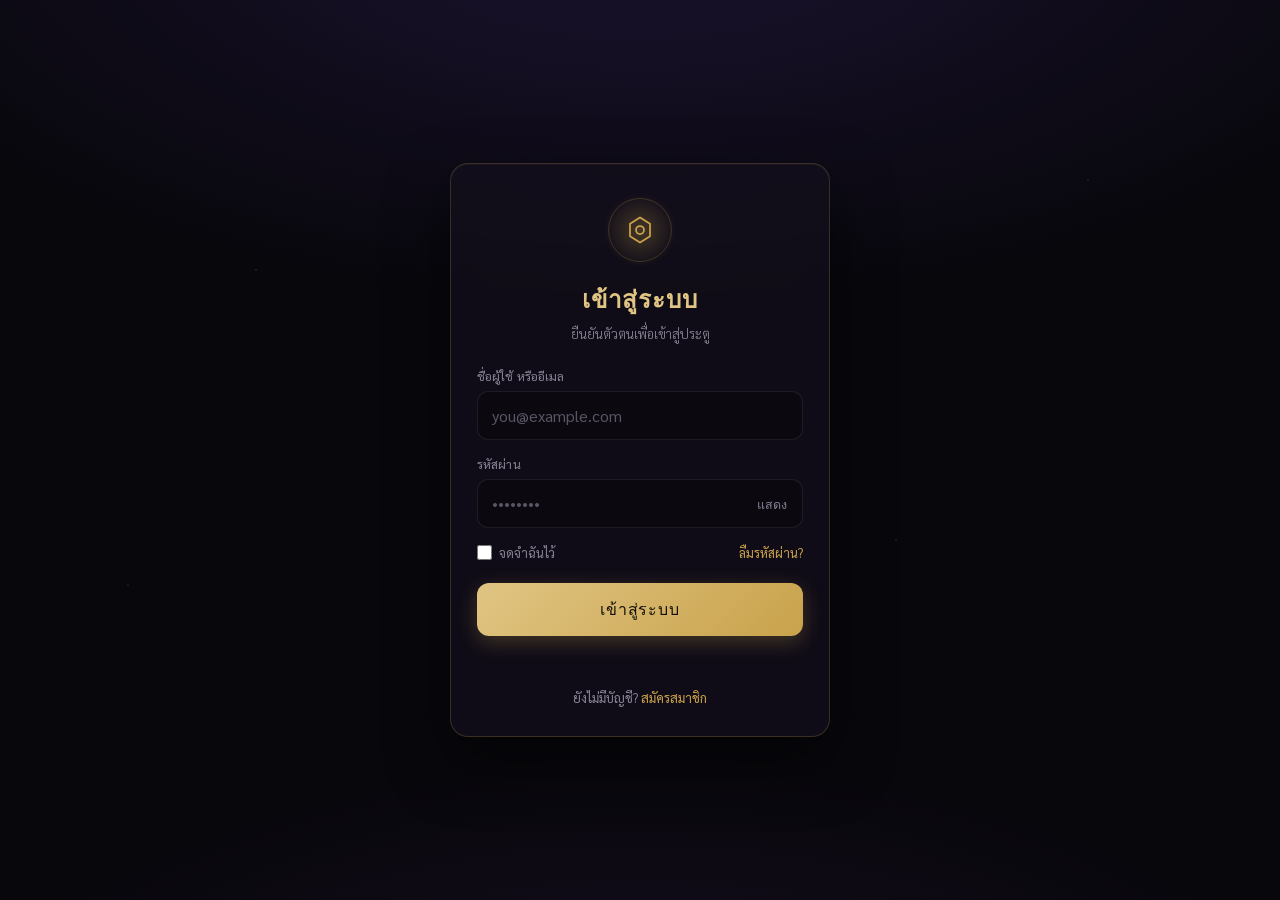
==== index.html @ b29f4abd "Add files via upload" ====
<!DOCTYPE html>
<html lang="th">
<head>
<meta charset="UTF-8" />
<meta name="viewport" content="width=device-width, initial-scale=1.0, maximum-scale=1.0, user-scalable=no" />
<meta name="theme-color" content="#0a0a0f" />
<title>เข้าสู่ระบบ</title>
<link rel="preconnect" href="https://fonts.googleapis.com" />
<link rel="preconnect" href="https://fonts.gstatic.com" crossorigin />
<link href="https://fonts.googleapis.com/css2?family=Cinzel:wght@500;600&family=Sarabun:wght@300;400;500&display=swap" rel="stylesheet" />
<style>
  :root {
    --bg: #08070c;
    --bg-2: #100c18;
    --card: rgba(20, 16, 28, 0.72);
    --line: rgba(201, 162, 75, 0.22);
    --ember: #c9a24b;
    --ember-soft: #e0c583;
    --text: #e9e4da;
    --muted: #8a8296;
    --danger: #d0736a;
    --radius: 18px;
  }

  * { box-sizing: border-box; margin: 0; padding: 0; -webkit-tap-highlight-color: transparent; }

  html, body { height: 100%; }

  body {
    font-family: 'Sarabun', system-ui, sans-serif;
    color: var(--text);
    background: var(--bg);
    min-height: 100dvh;
    display: grid;
    place-items: center;
    padding: 24px;
    overflow: hidden;
    position: relative;
  }

  /* Atmosphere: deep gradient + drifting embers */
  .backdrop {
    position: fixed; inset: 0; z-index: 0;
    background:
      radial-gradient(120% 80% at 50% -10%, #1b1330 0%, transparent 55%),
      radial-gradient(90% 60% at 50% 120%, #180f22 0%, transparent 60%),
      var(--bg);
  }
  .backdrop::after {
    content: ""; position: absolute; inset: 0;
    background: radial-gradient(1px 1px at 20% 30%, rgba(255,255,255,.5), transparent),
                radial-gradient(1px 1px at 70% 60%, rgba(255,255,255,.35), transparent),
                radial-gradient(1px 1px at 40% 80%, rgba(255,255,255,.3), transparent),
                radial-gradient(1px 1px at 85% 20%, rgba(255,255,255,.4), transparent),
                radial-gradient(1px 1px at 10% 65%, rgba(255,255,255,.3), transparent);
    opacity: .6;
  }

  .ember {
    position: fixed; bottom: -10px; z-index: 0;
    width: 3px; height: 3px; border-radius: 50%;
    background: var(--ember-soft);
    box-shadow: 0 0 8px 2px rgba(224, 197, 131, .6);
    animation: rise linear infinite;
    opacity: 0;
  }
  @keyframes rise {
    0%   { transform: translateY(0) scale(1); opacity: 0; }
    12%  { opacity: .9; }
    88%  { opacity: .5; }
    100% { transform: translateY(-105dvh) scale(.4); opacity: 0; }
  }

  /* Card */
  .card {
    position: relative; z-index: 1;
    width: 100%; max-width: 380px;
    background: var(--card);
    border: 1px solid var(--line);
    border-radius: var(--radius);
    padding: 34px 26px 30px;
    backdrop-filter: blur(14px);
    -webkit-backdrop-filter: blur(14px);
    box-shadow: 0 24px 60px rgba(0,0,0,.55), inset 0 1px 0 rgba(255,255,255,.04);
  }

  /* Sigil */
  .sigil {
    width: 64px; height: 64px; margin: 0 auto 18px;
    display: grid; place-items: center;
    border-radius: 50%;
    border: 1px solid var(--line);
    position: relative;
  }
  .sigil::before {
    content: ""; position: absolute; inset: -6px;
    border-radius: 50%;
    background: radial-gradient(circle, rgba(201,162,75,.28), transparent 70%);
    animation: breathe 4s ease-in-out infinite;
  }
  .sigil svg { width: 30px; height: 30px; stroke: var(--ember); fill: none; }
  @keyframes breathe {
    0%,100% { opacity: .4; transform: scale(.95); }
    50%     { opacity: 1;  transform: scale(1.08); }
  }

  h1 {
    font-family: 'Cinzel', serif;
    text-align: center;
    font-weight: 600;
    font-size: 1.5rem;
    letter-spacing: .04em;
    color: var(--ember-soft);
  }
  .subtitle {
    text-align: center;
    color: var(--muted);
    font-size: .84rem;
    font-weight: 300;
    margin: 6px 0 26px;
  }

  .field { margin-bottom: 16px; }
  .field label {
    display: block;
    font-size: .78rem;
    color: var(--muted);
    margin-bottom: 7px;
    letter-spacing: .01em;
  }
  .field input {
    width: 100%;
    font-family: inherit;
    font-size: 1rem;
    color: var(--text);
    background: rgba(0,0,0,.28);
    border: 1px solid rgba(255,255,255,.08);
    border-radius: 11px;
    padding: 13px 14px;
    transition: border-color .18s, box-shadow .18s;
  }
  .field input::placeholder { color: #5a5464; }
  .field input:focus {
    outline: none;
    border-color: var(--ember);
    box-shadow: 0 0 0 3px rgba(201,162,75,.16);
  }

  .pw-wrap { position: relative; }
  .pw-toggle {
    position: absolute; right: 8px; top: 50%; transform: translateY(-50%);
    background: none; border: none; color: var(--muted);
    font-size: .78rem; padding: 8px; cursor: pointer;
  }
  .pw-toggle:active { color: var(--ember-soft); }

  .row {
    display: flex; align-items: center; justify-content: space-between;
    margin: 4px 0 22px; font-size: .8rem;
  }
  .remember { display: flex; align-items: center; gap: 7px; color: var(--muted); cursor: pointer; }
  .remember input { accent-color: var(--ember); width: 15px; height: 15px; }
  .link { color: var(--ember); text-decoration: none; }
  .link:active { color: var(--ember-soft); }

  .btn {
    width: 100%;
    font-family: 'Cinzel', serif;
    font-weight: 500;
    font-size: 1rem;
    letter-spacing: .05em;
    color: #14100a;
    background: linear-gradient(135deg, var(--ember-soft), var(--ember));
    border: none;
    border-radius: 12px;
    padding: 14px;
    cursor: pointer;
    transition: transform .12s, box-shadow .2s;
    box-shadow: 0 6px 20px rgba(201,162,75,.28);
  }
  .btn:active { transform: translateY(1px) scale(.995); }
  .btn:disabled { opacity: .55; cursor: default; }

  .msg {
    text-align: center; font-size: .82rem; margin-top: 16px;
    min-height: 1.1em; color: var(--danger);
  }
  .msg.ok { color: var(--ember-soft); }

  .foot {
    text-align: center; margin-top: 22px;
    font-size: .82rem; color: var(--muted);
  }

  @media (prefers-reduced-motion: reduce) {
    .ember, .sigil::before { animation: none; }
    .ember { display: none; }
  }
</style>
</head>
<body>
  <div class="backdrop"></div>

  <main class="card">
    <div class="sigil">
      <svg viewBox="0 0 24 24" stroke-width="1.4" stroke-linecap="round" stroke-linejoin="round">
        <path d="M12 2 L20 7 V17 L12 22 L4 17 V7 Z" />
        <circle cx="12" cy="12" r="3.2" />
      </svg>
    </div>

    <h1>เข้าสู่ระบบ</h1>
    <p class="subtitle">ยืนยันตัวตนเพื่อเข้าสู่ประตู</p>

    <div class="field">
      <label for="user">ชื่อผู้ใช้ หรืออีเมล</label>
      <input id="user" type="text" autocomplete="username" placeholder="you@example.com" />
    </div>

    <div class="field">
      <label for="pass">รหัสผ่าน</label>
      <div class="pw-wrap">
        <input id="pass" type="password" autocomplete="current-password" placeholder="••••••••" />
        <button class="pw-toggle" type="button" id="toggle">แสดง</button>
      </div>
    </div>

    <div class="row">
      <label class="remember">
        <input type="checkbox" id="remember" />
        จดจำฉันไว้
      </label>
      <a class="link" href="#" id="forgot">ลืมรหัสผ่าน?</a>
    </div>

    <button class="btn" id="submit">เข้าสู่ระบบ</button>

    <p class="msg" id="msg"></p>

    <p class="foot">ยังไม่มีบัญชี? <a class="link" href="#" id="signup">สมัครสมาชิก</a></p>
  </main>

  <script>
    // Drifting embers
    (function () {
      if (window.matchMedia('(prefers-reduced-motion: reduce)').matches) return;
      const N = 14;
      for (let i = 0; i < N; i++) {
        const e = document.createElement('div');
        e.className = 'ember';
        e.style.left = Math.random() * 100 + 'vw';
        e.style.animationDuration = (8 + Math.random() * 8) + 's';
        e.style.animationDelay = (Math.random() * 10) + 's';
        const s = 2 + Math.random() * 2;
        e.style.width = s + 'px';
        e.style.height = s + 'px';
        document.body.appendChild(e);
      }
    })();

    // Show / hide password
    const pass = document.getElementById('pass');
    const toggle = document.getElementById('toggle');
    toggle.addEventListener('click', () => {
      const show = pass.type === 'password';
      pass.type = show ? 'text' : 'password';
      toggle.textContent = show ? 'ซ่อน' : 'แสดง';
    });

    // Submit (front-end only — wire up to your backend later)
    const msg = document.getElementById('msg');
    const btn = document.getElementById('submit');

    function setMsg(text, ok) {
      msg.textContent = text;
      msg.classList.toggle('ok', !!ok);
    }

    function handleLogin() {
      const user = document.getElementById('user').value.trim();
      const pw = pass.value;

      if (!user) { setMsg('กรุณากรอกชื่อผู้ใช้หรืออีเมล'); return; }
      if (!pw)   { setMsg('กรุณากรอกรหัสผ่าน'); return; }

      btn.disabled = true;
      setMsg('กำลังยืนยันตัวตน…', true);

      // TODO: แทนที่ส่วนนี้ด้วยการเรียก API จริงของคุณ
      // fetch('/api/login', { method:'POST', body: JSON.stringify({ user, pw }) })
      setTimeout(() => {
        btn.disabled = false;
        setMsg('ยังไม่ได้เชื่อมระบบหลังบ้าน — ต่อ API ตรงนี้ได้เลย', true);
      }, 900);
    }

    btn.addEventListener('click', handleLogin);
    pass.addEventListener('keydown', (e) => { if (e.key === 'Enter') handleLogin(); });
    document.getElementById('user').addEventListener('keydown', (e) => { if (e.key === 'Enter') pass.focus(); });

    ['forgot', 'signup'].forEach(id => {
      document.getElementById(id).addEventListener('click', (e) => {
        e.preventDefault();
        setMsg('หน้านี้ยังไม่ได้ทำ — เพิ่มลิงก์ปลายทางได้ภายหลัง');
      });
    });
  </script>
</body>
</html>
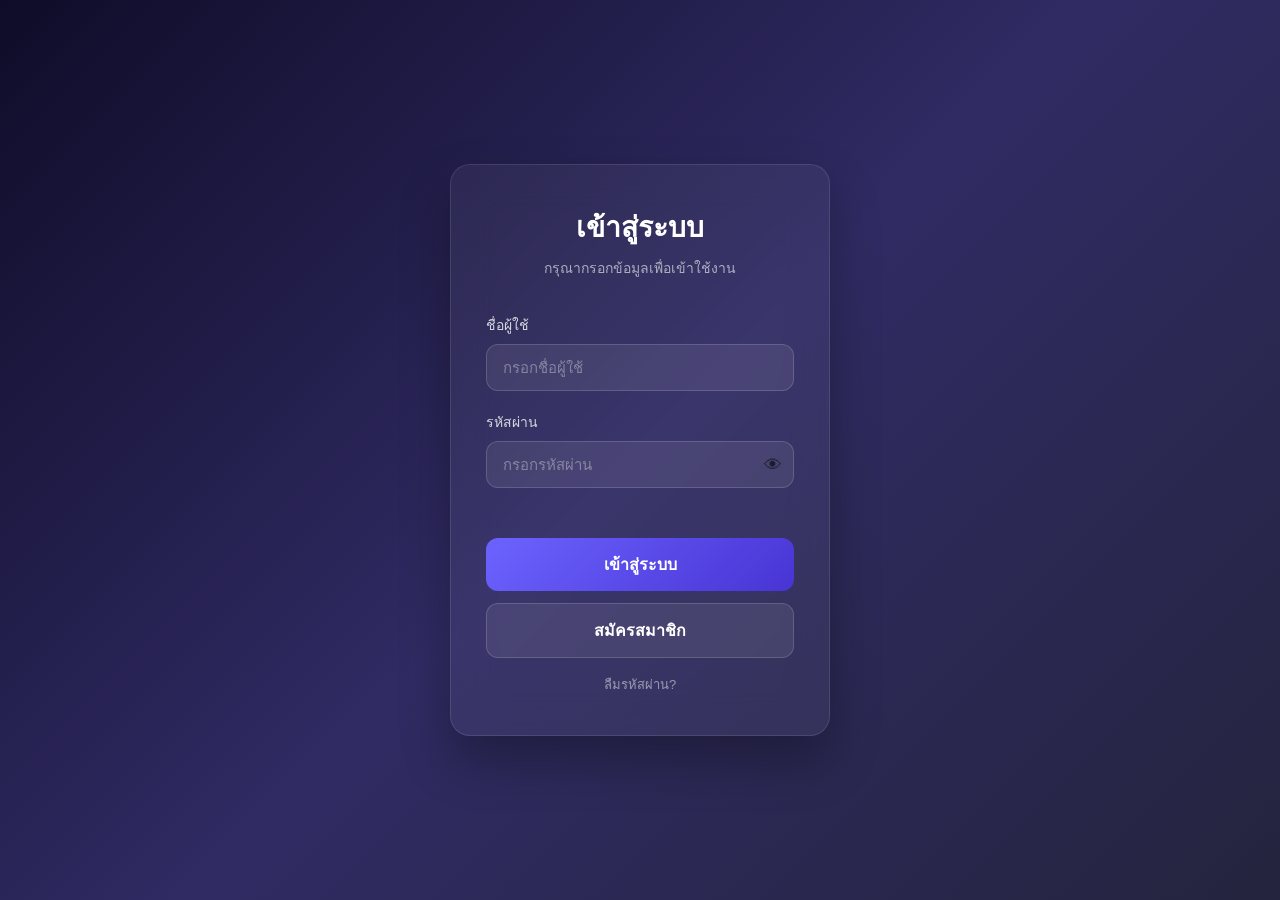
==== commit 594d6f3b: "Initial commit: login system with dashboard - Login page with username/password authentication - Das" ====
--- a/index.html
+++ b/index.html
@@ -1,309 +1,45 @@
 <!DOCTYPE html>
 <html lang="th">
 <head>
-<meta charset="UTF-8" />
-<meta name="viewport" content="width=device-width, initial-scale=1.0, maximum-scale=1.0, user-scalable=no" />
-<meta name="theme-color" content="#0a0a0f" />
-<title>เข้าสู่ระบบ</title>
-<link rel="preconnect" href="https://fonts.googleapis.com" />
-<link rel="preconnect" href="https://fonts.gstatic.com" crossorigin />
-<link href="https://fonts.googleapis.com/css2?family=Cinzel:wght@500;600&family=Sarabun:wght@300;400;500&display=swap" rel="stylesheet" />
-<style>
-  :root {
-    --bg: #08070c;
-    --bg-2: #100c18;
-    --card: rgba(20, 16, 28, 0.72);
-    --line: rgba(201, 162, 75, 0.22);
-    --ember: #c9a24b;
-    --ember-soft: #e0c583;
-    --text: #e9e4da;
-    --muted: #8a8296;
-    --danger: #d0736a;
-    --radius: 18px;
-  }
-
-  * { box-sizing: border-box; margin: 0; padding: 0; -webkit-tap-highlight-color: transparent; }
-
-  html, body { height: 100%; }
-
-  body {
-    font-family: 'Sarabun', system-ui, sans-serif;
-    color: var(--text);
-    background: var(--bg);
-    min-height: 100dvh;
-    display: grid;
-    place-items: center;
-    padding: 24px;
-    overflow: hidden;
-    position: relative;
-  }
-
-  /* Atmosphere: deep gradient + drifting embers */
-  .backdrop {
-    position: fixed; inset: 0; z-index: 0;
-    background:
-      radial-gradient(120% 80% at 50% -10%, #1b1330 0%, transparent 55%),
-      radial-gradient(90% 60% at 50% 120%, #180f22 0%, transparent 60%),
-      var(--bg);
-  }
-  .backdrop::after {
-    content: ""; position: absolute; inset: 0;
-    background: radial-gradient(1px 1px at 20% 30%, rgba(255,255,255,.5), transparent),
-                radial-gradient(1px 1px at 70% 60%, rgba(255,255,255,.35), transparent),
-                radial-gradient(1px 1px at 40% 80%, rgba(255,255,255,.3), transparent),
-                radial-gradient(1px 1px at 85% 20%, rgba(255,255,255,.4), transparent),
-                radial-gradient(1px 1px at 10% 65%, rgba(255,255,255,.3), transparent);
-    opacity: .6;
-  }
-
-  .ember {
-    position: fixed; bottom: -10px; z-index: 0;
-    width: 3px; height: 3px; border-radius: 50%;
-    background: var(--ember-soft);
-    box-shadow: 0 0 8px 2px rgba(224, 197, 131, .6);
-    animation: rise linear infinite;
-    opacity: 0;
-  }
-  @keyframes rise {
-    0%   { transform: translateY(0) scale(1); opacity: 0; }
-    12%  { opacity: .9; }
-    88%  { opacity: .5; }
-    100% { transform: translateY(-105dvh) scale(.4); opacity: 0; }
-  }
-
-  /* Card */
-  .card {
-    position: relative; z-index: 1;
-    width: 100%; max-width: 380px;
-    background: var(--card);
-    border: 1px solid var(--line);
-    border-radius: var(--radius);
-    padding: 34px 26px 30px;
-    backdrop-filter: blur(14px);
-    -webkit-backdrop-filter: blur(14px);
-    box-shadow: 0 24px 60px rgba(0,0,0,.55), inset 0 1px 0 rgba(255,255,255,.04);
-  }
-
-  /* Sigil */
-  .sigil {
-    width: 64px; height: 64px; margin: 0 auto 18px;
-    display: grid; place-items: center;
-    border-radius: 50%;
-    border: 1px solid var(--line);
-    position: relative;
-  }
-  .sigil::before {
-    content: ""; position: absolute; inset: -6px;
-    border-radius: 50%;
-    background: radial-gradient(circle, rgba(201,162,75,.28), transparent 70%);
-    animation: breathe 4s ease-in-out infinite;
-  }
-  .sigil svg { width: 30px; height: 30px; stroke: var(--ember); fill: none; }
-  @keyframes breathe {
-    0%,100% { opacity: .4; transform: scale(.95); }
-    50%     { opacity: 1;  transform: scale(1.08); }
-  }
-
-  h1 {
-    font-family: 'Cinzel', serif;
-    text-align: center;
-    font-weight: 600;
-    font-size: 1.5rem;
-    letter-spacing: .04em;
-    color: var(--ember-soft);
-  }
-  .subtitle {
-    text-align: center;
-    color: var(--muted);
-    font-size: .84rem;
-    font-weight: 300;
-    margin: 6px 0 26px;
-  }
-
-  .field { margin-bottom: 16px; }
-  .field label {
-    display: block;
-    font-size: .78rem;
-    color: var(--muted);
-    margin-bottom: 7px;
-    letter-spacing: .01em;
-  }
-  .field input {
-    width: 100%;
-    font-family: inherit;
-    font-size: 1rem;
-    color: var(--text);
-    background: rgba(0,0,0,.28);
-    border: 1px solid rgba(255,255,255,.08);
-    border-radius: 11px;
-    padding: 13px 14px;
-    transition: border-color .18s, box-shadow .18s;
-  }
-  .field input::placeholder { color: #5a5464; }
-  .field input:focus {
-    outline: none;
-    border-color: var(--ember);
-    box-shadow: 0 0 0 3px rgba(201,162,75,.16);
-  }
-
-  .pw-wrap { position: relative; }
-  .pw-toggle {
-    position: absolute; right: 8px; top: 50%; transform: translateY(-50%);
-    background: none; border: none; color: var(--muted);
-    font-size: .78rem; padding: 8px; cursor: pointer;
-  }
-  .pw-toggle:active { color: var(--ember-soft); }
-
-  .row {
-    display: flex; align-items: center; justify-content: space-between;
-    margin: 4px 0 22px; font-size: .8rem;
-  }
-  .remember { display: flex; align-items: center; gap: 7px; color: var(--muted); cursor: pointer; }
-  .remember input { accent-color: var(--ember); width: 15px; height: 15px; }
-  .link { color: var(--ember); text-decoration: none; }
-  .link:active { color: var(--ember-soft); }
-
-  .btn {
-    width: 100%;
-    font-family: 'Cinzel', serif;
-    font-weight: 500;
-    font-size: 1rem;
-    letter-spacing: .05em;
-    color: #14100a;
-    background: linear-gradient(135deg, var(--ember-soft), var(--ember));
-    border: none;
-    border-radius: 12px;
-    padding: 14px;
-    cursor: pointer;
-    transition: transform .12s, box-shadow .2s;
-    box-shadow: 0 6px 20px rgba(201,162,75,.28);
-  }
-  .btn:active { transform: translateY(1px) scale(.995); }
-  .btn:disabled { opacity: .55; cursor: default; }
-
-  .msg {
-    text-align: center; font-size: .82rem; margin-top: 16px;
-    min-height: 1.1em; color: var(--danger);
-  }
-  .msg.ok { color: var(--ember-soft); }
-
-  .foot {
-    text-align: center; margin-top: 22px;
-    font-size: .82rem; color: var(--muted);
-  }
-
-  @media (prefers-reduced-motion: reduce) {
-    .ember, .sigil::before { animation: none; }
-    .ember { display: none; }
-  }
-</style>
+    <meta charset="UTF-8">
+    <meta name="viewport" content="width=device-width, initial-scale=1.0">
+    <title>เข้าสู่ระบบ</title>
+    <link rel="stylesheet" href="style.css">
 </head>
 <body>
-  <div class="backdrop"></div>
+    <div class="login-container">
+        <div class="login-box">
+            <div class="login-header">
+                <h1>เข้าสู่ระบบ</h1>
+                <p>กรุณากรอกข้อมูลเพื่อเข้าใช้งาน</p>
+            </div>
 
-  <main class="card">
-    <div class="sigil">
-      <svg viewBox="0 0 24 24" stroke-width="1.4" stroke-linecap="round" stroke-linejoin="round">
-        <path d="M12 2 L20 7 V17 L12 22 L4 17 V7 Z" />
-        <circle cx="12" cy="12" r="3.2" />
-      </svg>
+            <form id="loginForm">
+                <div class="input-group">
+                    <label for="username">ชื่อผู้ใช้</label>
+                    <input type="text" id="username" placeholder="กรอกชื่อผู้ใช้" required>
+                </div>
+
+                <div class="input-group">
+                    <label for="password">รหัสผ่าน</label>
+                    <div class="password-wrapper">
+                        <input type="password" id="password" placeholder="กรอกรหัสผ่าน" required>
+                        <button type="button" class="toggle-password" id="togglePassword">👁</button>
+                    </div>
+                </div>
+
+                <div id="errorMessage" class="error-message"></div>
+
+                <button type="submit" class="btn btn-login">เข้าสู่ระบบ</button>
+            </form>
+
+            <div class="login-footer">
+                <a href="#" class="btn btn-register">สมัครสมาชิก</a>
+                <a href="#" class="forgot-password">ลืมรหัสผ่าน?</a>
+            </div>
+        </div>
     </div>
 
-    <h1>เข้าสู่ระบบ</h1>
-    <p class="subtitle">ยืนยันตัวตนเพื่อเข้าสู่ประตู</p>
-
-    <div class="field">
-      <label for="user">ชื่อผู้ใช้ หรืออีเมล</label>
-      <input id="user" type="text" autocomplete="username" placeholder="you@example.com" />
-    </div>
-
-    <div class="field">
-      <label for="pass">รหัสผ่าน</label>
-      <div class="pw-wrap">
-        <input id="pass" type="password" autocomplete="current-password" placeholder="••••••••" />
-        <button class="pw-toggle" type="button" id="toggle">แสดง</button>
-      </div>
-    </div>
-
-    <div class="row">
-      <label class="remember">
-        <input type="checkbox" id="remember" />
-        จดจำฉันไว้
-      </label>
-      <a class="link" href="#" id="forgot">ลืมรหัสผ่าน?</a>
-    </div>
-
-    <button class="btn" id="submit">เข้าสู่ระบบ</button>
-
-    <p class="msg" id="msg"></p>
-
-    <p class="foot">ยังไม่มีบัญชี? <a class="link" href="#" id="signup">สมัครสมาชิก</a></p>
-  </main>
-
-  <script>
-    // Drifting embers
-    (function () {
-      if (window.matchMedia('(prefers-reduced-motion: reduce)').matches) return;
-      const N = 14;
-      for (let i = 0; i < N; i++) {
-        const e = document.createElement('div');
-        e.className = 'ember';
-        e.style.left = Math.random() * 100 + 'vw';
-        e.style.animationDuration = (8 + Math.random() * 8) + 's';
-        e.style.animationDelay = (Math.random() * 10) + 's';
-        const s = 2 + Math.random() * 2;
-        e.style.width = s + 'px';
-        e.style.height = s + 'px';
-        document.body.appendChild(e);
-      }
-    })();
-
-    // Show / hide password
-    const pass = document.getElementById('pass');
-    const toggle = document.getElementById('toggle');
-    toggle.addEventListener('click', () => {
-      const show = pass.type === 'password';
-      pass.type = show ? 'text' : 'password';
-      toggle.textContent = show ? 'ซ่อน' : 'แสดง';
-    });
-
-    // Submit (front-end only — wire up to your backend later)
-    const msg = document.getElementById('msg');
-    const btn = document.getElementById('submit');
-
-    function setMsg(text, ok) {
-      msg.textContent = text;
-      msg.classList.toggle('ok', !!ok);
-    }
-
-    function handleLogin() {
-      const user = document.getElementById('user').value.trim();
-      const pw = pass.value;
-
-      if (!user) { setMsg('กรุณากรอกชื่อผู้ใช้หรืออีเมล'); return; }
-      if (!pw)   { setMsg('กรุณากรอกรหัสผ่าน'); return; }
-
-      btn.disabled = true;
-      setMsg('กำลังยืนยันตัวตน…', true);
-
-      // TODO: แทนที่ส่วนนี้ด้วยการเรียก API จริงของคุณ
-      // fetch('/api/login', { method:'POST', body: JSON.stringify({ user, pw }) })
-      setTimeout(() => {
-        btn.disabled = false;
-        setMsg('ยังไม่ได้เชื่อมระบบหลังบ้าน — ต่อ API ตรงนี้ได้เลย', true);
-      }, 900);
-    }
-
-    btn.addEventListener('click', handleLogin);
-    pass.addEventListener('keydown', (e) => { if (e.key === 'Enter') handleLogin(); });
-    document.getElementById('user').addEventListener('keydown', (e) => { if (e.key === 'Enter') pass.focus(); });
-
-    ['forgot', 'signup'].forEach(id => {
-      document.getElementById(id).addEventListener('click', (e) => {
-        e.preventDefault();
-        setMsg('หน้านี้ยังไม่ได้ทำ — เพิ่มลิงก์ปลายทางได้ภายหลัง');
-      });
-    });
-  </script>
+    <script src="script.js"></script>
 </body>
 </html>
--- a/style.css
+++ b/style.css
@@ -0,0 +1,241 @@
+* {
+    margin: 0;
+    padding: 0;
+    box-sizing: border-box;
+}
+
+body {
+    font-family: 'Segoe UI', Tahoma, Geneva, Verdana, sans-serif;
+    background: linear-gradient(135deg, #0f0c29, #302b63, #24243e);
+    min-height: 100vh;
+    display: flex;
+    align-items: center;
+    justify-content: center;
+}
+
+.login-container {
+    width: 100%;
+    max-width: 420px;
+    padding: 20px;
+}
+
+.login-box {
+    background: rgba(255, 255, 255, 0.05);
+    backdrop-filter: blur(20px);
+    border: 1px solid rgba(255, 255, 255, 0.1);
+    border-radius: 20px;
+    padding: 40px 35px;
+    box-shadow: 0 25px 50px rgba(0, 0, 0, 0.3);
+}
+
+.login-header {
+    text-align: center;
+    margin-bottom: 35px;
+}
+
+.login-header h1 {
+    color: #fff;
+    font-size: 28px;
+    margin-bottom: 8px;
+}
+
+.login-header p {
+    color: rgba(255, 255, 255, 0.6);
+    font-size: 14px;
+}
+
+.input-group {
+    margin-bottom: 20px;
+}
+
+.input-group label {
+    display: block;
+    color: rgba(255, 255, 255, 0.8);
+    font-size: 14px;
+    margin-bottom: 8px;
+}
+
+.input-group input {
+    width: 100%;
+    padding: 14px 16px;
+    background: rgba(255, 255, 255, 0.08);
+    border: 1px solid rgba(255, 255, 255, 0.15);
+    border-radius: 12px;
+    color: #fff;
+    font-size: 15px;
+    transition: all 0.3s ease;
+    outline: none;
+}
+
+.input-group input::placeholder {
+    color: rgba(255, 255, 255, 0.35);
+}
+
+.input-group input:focus {
+    border-color: #6c63ff;
+    background: rgba(255, 255, 255, 0.12);
+    box-shadow: 0 0 0 3px rgba(108, 99, 255, 0.2);
+}
+
+.password-wrapper {
+    position: relative;
+}
+
+.password-wrapper input {
+    padding-right: 50px;
+}
+
+.toggle-password {
+    position: absolute;
+    right: 12px;
+    top: 50%;
+    transform: translateY(-50%);
+    background: none;
+    border: none;
+    cursor: pointer;
+    font-size: 18px;
+    opacity: 0.6;
+    transition: opacity 0.3s;
+}
+
+.toggle-password:hover {
+    opacity: 1;
+}
+
+.error-message {
+    color: #ff6b6b;
+    font-size: 13px;
+    text-align: center;
+    margin-bottom: 10px;
+    min-height: 20px;
+}
+
+.btn {
+    display: block;
+    width: 100%;
+    padding: 14px;
+    border: none;
+    border-radius: 12px;
+    font-size: 16px;
+    font-weight: 600;
+    cursor: pointer;
+    transition: all 0.3s ease;
+    text-align: center;
+    text-decoration: none;
+}
+
+.btn-login {
+    background: linear-gradient(135deg, #6c63ff, #4834d4);
+    color: #fff;
+    margin-bottom: 12px;
+}
+
+.btn-login:hover {
+    transform: translateY(-2px);
+    box-shadow: 0 8px 25px rgba(108, 99, 255, 0.4);
+}
+
+.btn-login:active {
+    transform: translateY(0);
+}
+
+.btn-register {
+    background: rgba(255, 255, 255, 0.08);
+    color: #fff;
+    border: 1px solid rgba(255, 255, 255, 0.15);
+    margin-bottom: 16px;
+}
+
+.btn-register:hover {
+    background: rgba(255, 255, 255, 0.15);
+}
+
+.login-footer {
+    margin-top: 5px;
+}
+
+.forgot-password {
+    display: block;
+    text-align: center;
+    color: rgba(255, 255, 255, 0.5);
+    font-size: 13px;
+    text-decoration: none;
+    transition: color 0.3s;
+}
+
+.forgot-password:hover {
+    color: #6c63ff;
+}
+
+/* Dashboard Styles */
+.dashboard-container {
+    width: 100%;
+    min-height: 100vh;
+    padding: 30px;
+}
+
+.dashboard-header {
+    display: flex;
+    justify-content: space-between;
+    align-items: center;
+    margin-bottom: 40px;
+}
+
+.dashboard-header h1 {
+    color: #fff;
+    font-size: 24px;
+}
+
+.btn-logout {
+    padding: 10px 24px;
+    background: rgba(255, 107, 107, 0.2);
+    color: #ff6b6b;
+    border: 1px solid rgba(255, 107, 107, 0.3);
+    border-radius: 10px;
+    cursor: pointer;
+    font-size: 14px;
+    font-weight: 600;
+    transition: all 0.3s;
+    text-decoration: none;
+}
+
+.btn-logout:hover {
+    background: rgba(255, 107, 107, 0.3);
+}
+
+.welcome-card {
+    background: rgba(255, 255, 255, 0.05);
+    backdrop-filter: blur(20px);
+    border: 1px solid rgba(255, 255, 255, 0.1);
+    border-radius: 20px;
+    padding: 40px;
+    text-align: center;
+    max-width: 600px;
+    margin: 0 auto;
+}
+
+.welcome-card h2 {
+    color: #fff;
+    font-size: 32px;
+    margin-bottom: 12px;
+}
+
+.welcome-card p {
+    color: rgba(255, 255, 255, 0.6);
+    font-size: 16px;
+}
+
+@media (max-width: 480px) {
+    .login-box {
+        padding: 30px 20px;
+    }
+
+    .login-header h1 {
+        font-size: 24px;
+    }
+
+    .dashboard-header {
+        flex-direction: column;
+        gap: 15px;
+    }
+}
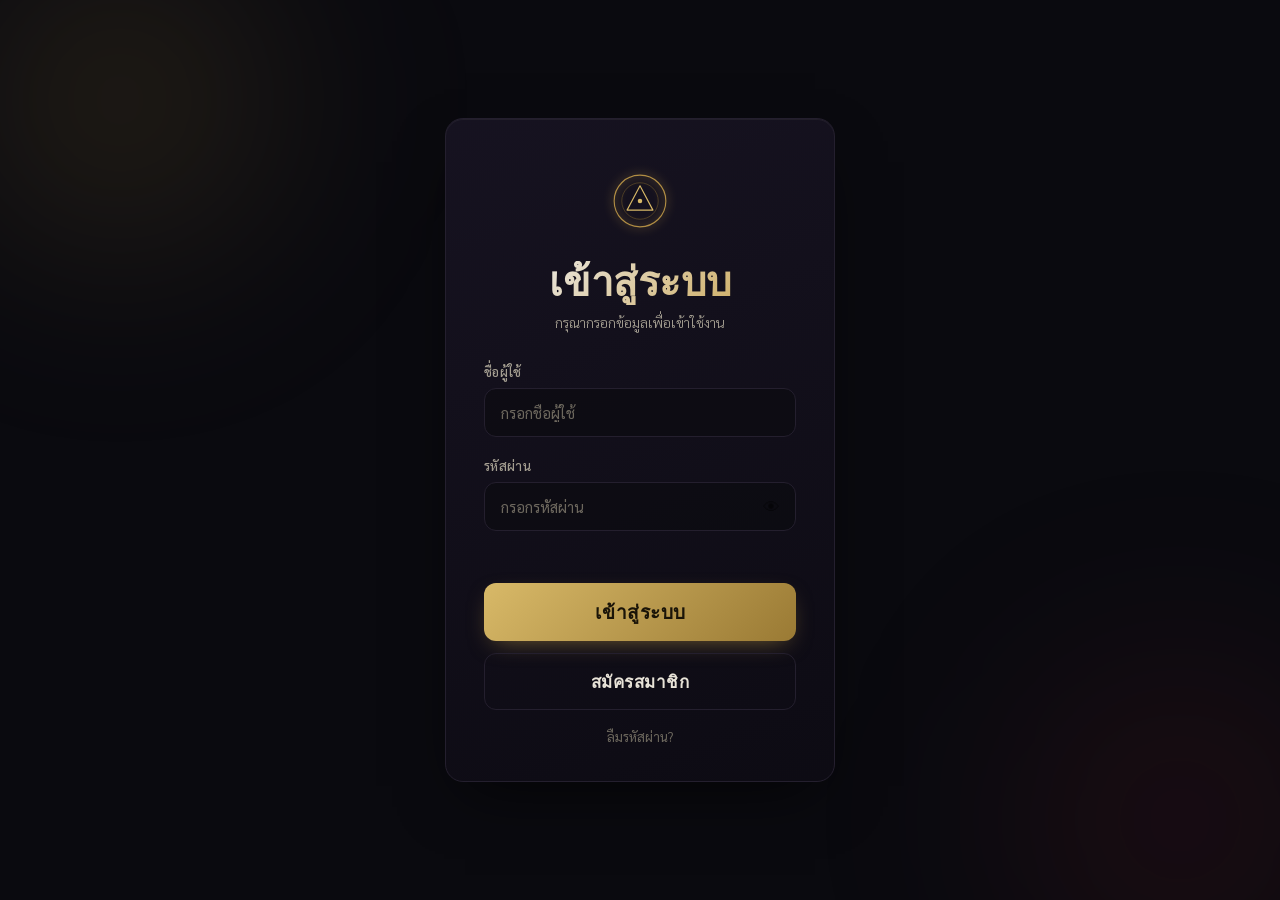
==== commit e4547d70: "Redesign with dark fantasy theme - Ancient gold accent on candle-lit stone palette (no pure black/wh" ====
--- a/index.html
+++ b/index.html
@@ -4,11 +4,24 @@
     <meta charset="UTF-8">
     <meta name="viewport" content="width=device-width, initial-scale=1.0">
     <title>เข้าสู่ระบบ</title>
+    <link rel="preconnect" href="https://fonts.googleapis.com">
+    <link rel="preconnect" href="https://fonts.gstatic.com" crossorigin>
+    <link href="https://fonts.googleapis.com/css2?family=Cormorant+Garamond:ital,wght@0,500;0,600;0,700;1,500&family=Sarabun:wght@300;400;500;600&display=swap" rel="stylesheet">
     <link rel="stylesheet" href="style.css">
 </head>
 <body>
     <div class="login-container">
         <div class="login-box">
+            <div class="emblem" aria-hidden="true">
+                <svg viewBox="0 0 100 100" xmlns="http://www.w3.org/2000/svg">
+                    <circle class="emblem-glow" cx="50" cy="50" r="34"/>
+                    <circle class="emblem-ring" cx="50" cy="50" r="34"/>
+                    <circle class="emblem-ring-inner" cx="50" cy="50" r="24"/>
+                    <path class="emblem-mark" d="M50 30 L67 62 L33 62 Z"/>
+                    <circle class="emblem-dot" cx="50" cy="50" r="3"/>
+                </svg>
+            </div>
+
             <div class="login-header">
                 <h1>เข้าสู่ระบบ</h1>
                 <p>กรุณากรอกข้อมูลเพื่อเข้าใช้งาน</p>
@@ -17,14 +30,14 @@
             <form id="loginForm">
                 <div class="input-group">
                     <label for="username">ชื่อผู้ใช้</label>
-                    <input type="text" id="username" placeholder="กรอกชื่อผู้ใช้" required>
+                    <input type="text" id="username" placeholder="กรอกชื่อผู้ใช้" autocomplete="username" required>
                 </div>
 
                 <div class="input-group">
                     <label for="password">รหัสผ่าน</label>
                     <div class="password-wrapper">
-                        <input type="password" id="password" placeholder="กรอกรหัสผ่าน" required>
-                        <button type="button" class="toggle-password" id="togglePassword">👁</button>
+                        <input type="password" id="password" placeholder="กรอกรหัสผ่าน" autocomplete="current-password" required>
+                        <button type="button" class="toggle-password" id="togglePassword" aria-label="แสดงรหัสผ่าน">👁</button>
                     </div>
                 </div>
 
--- a/style.css
+++ b/style.css
@@ -1,3 +1,29 @@
+:root {
+    /* พื้นหลัง — ดำอมม่วง ไม่ใช่ดำสนิท */
+    --bg: #0a0a0f;
+    --bg-raise: #12101a;
+
+    /* สีหลัก — ทองโบราณ ใช้กับ accent เท่านั้น */
+    --gold: #c9a24b;
+    --gold-soft: #d8b968;
+    --gold-deep: #9a7a34;
+
+    /* สีรอง — แดงเลือด โผล่ในหมอกพื้นหลัง */
+    --blood: #7e1f2b;
+
+    /* ตัวอักษร — ขาวอมครีม ไม่ใช่ขาวสนิท */
+    --ink: #e8e3d8;
+    --ink-dim: #a49e91;
+    --ink-faint: #6d685e;
+
+    /* เส้นขอบจาง */
+    --line: #241f2e;
+
+    --radius: 18px;
+    --font-serif: 'Cormorant Garamond', serif;
+    --font-body: 'Sarabun', sans-serif;
+}
+
 * {
     margin: 0;
     padding: 0;
@@ -5,43 +31,138 @@
 }
 
 body {
-    font-family: 'Segoe UI', Tahoma, Geneva, Verdana, sans-serif;
-    background: linear-gradient(135deg, #0f0c29, #302b63, #24243e);
+    font-family: var(--font-body);
+    background: var(--bg);
+    color: var(--ink);
     min-height: 100vh;
     display: flex;
     align-items: center;
     justify-content: center;
+    position: relative;
+    overflow-x: hidden;
+}
+
+/* หมอกแสงพื้นหลัง — วงกลม 2 วงมุมตรงข้ามกัน สร้างมิติ */
+body::before,
+body::after {
+    content: "";
+    position: fixed;
+    width: 480px;
+    height: 480px;
+    border-radius: 50%;
+    filter: blur(90px);
+    z-index: 0;
+    pointer-events: none;
+}
+
+body::before {
+    top: -140px;
+    left: -120px;
+    background: radial-gradient(circle, rgba(201, 162, 75, 0.16), transparent 70%);
+}
+
+body::after {
+    bottom: -160px;
+    right: -140px;
+    background: radial-gradient(circle, rgba(126, 31, 43, 0.20), transparent 70%);
 }
 
 .login-container {
     width: 100%;
-    max-width: 420px;
+    max-width: 430px;
     padding: 20px;
+    position: relative;
+    z-index: 1;
 }
 
 .login-box {
-    background: rgba(255, 255, 255, 0.05);
-    backdrop-filter: blur(20px);
-    border: 1px solid rgba(255, 255, 255, 0.1);
-    border-radius: 20px;
-    padding: 40px 35px;
-    box-shadow: 0 25px 50px rgba(0, 0, 0, 0.3);
+    background: linear-gradient(160deg, rgba(24, 20, 34, 0.92), rgba(14, 12, 20, 0.92));
+    border: 1px solid var(--line);
+    border-radius: var(--radius);
+    padding: 44px 38px 36px;
+    /* เงาแบบมีทิศทาง ตกลงล่าง เบลอกว้าง + inset highlight ขอบบน */
+    box-shadow:
+        0 24px 60px -20px rgba(0, 0, 0, 0.7),
+        inset 0 1px 0 rgba(232, 227, 216, 0.06);
+}
+
+/* ตราสัญลักษณ์ */
+.emblem {
+    width: 76px;
+    height: 76px;
+    margin: 0 auto 22px;
+}
+
+.emblem svg {
+    width: 100%;
+    height: 100%;
+    overflow: visible;
+}
+
+.emblem-glow {
+    fill: none;
+    stroke: var(--gold);
+    stroke-width: 6;
+    opacity: 0.25;
+    filter: blur(6px);
+    transform-origin: center;
+    animation: breathe 3.4s ease-in-out infinite;
+}
+
+.emblem-ring {
+    fill: none;
+    stroke: var(--gold);
+    stroke-width: 1.5;
+    opacity: 0.85;
+}
+
+.emblem-ring-inner {
+    fill: none;
+    stroke: var(--gold-deep);
+    stroke-width: 1;
+    opacity: 0.5;
+}
+
+.emblem-mark {
+    fill: none;
+    stroke: var(--gold-soft);
+    stroke-width: 1.5;
+    stroke-linejoin: round;
+}
+
+.emblem-dot {
+    fill: var(--gold-soft);
+}
+
+@keyframes breathe {
+    0%, 100% { opacity: 0.18; transform: scale(1); }
+    50% { opacity: 0.42; transform: scale(1.06); }
 }
 
 .login-header {
     text-align: center;
-    margin-bottom: 35px;
+    margin-bottom: 32px;
 }
 
 .login-header h1 {
-    color: #fff;
-    font-size: 28px;
+    font-family: var(--font-serif);
+    font-weight: 600;
+    font-size: 40px;
+    letter-spacing: 0.5px;
+    line-height: 1.1;
     margin-bottom: 8px;
+    /* gradient text — ขาวครีม→ทอง เหมือนแสงตกกระทบ */
+    background: linear-gradient(135deg, var(--ink) 20%, var(--gold) 100%);
+    -webkit-background-clip: text;
+    background-clip: text;
+    -webkit-text-fill-color: transparent;
+    color: transparent;
 }
 
 .login-header p {
-    color: rgba(255, 255, 255, 0.6);
+    color: var(--ink-dim);
     font-size: 14px;
+    font-weight: 300;
 }
 
 .input-group {
@@ -50,31 +171,35 @@
 
 .input-group label {
     display: block;
-    color: rgba(255, 255, 255, 0.8);
-    font-size: 14px;
+    color: var(--ink-dim);
+    font-size: 13px;
+    font-weight: 500;
+    letter-spacing: 0.3px;
     margin-bottom: 8px;
 }
 
 .input-group input {
     width: 100%;
     padding: 14px 16px;
-    background: rgba(255, 255, 255, 0.08);
-    border: 1px solid rgba(255, 255, 255, 0.15);
+    background: rgba(10, 10, 15, 0.6);
+    border: 1px solid var(--line);
     border-radius: 12px;
-    color: #fff;
+    color: var(--ink);
+    font-family: var(--font-body);
     font-size: 15px;
-    transition: all 0.3s ease;
+    transition: border-color 0.3s ease, box-shadow 0.3s ease, background 0.3s ease;
     outline: none;
 }
 
 .input-group input::placeholder {
-    color: rgba(255, 255, 255, 0.35);
-}
-
+    color: var(--ink-faint);
+}
+
+/* โฟกัสแล้วมี glow วงแหวนทอง แทน outline ฟ้าเบราว์เซอร์ */
 .input-group input:focus {
-    border-color: #6c63ff;
-    background: rgba(255, 255, 255, 0.12);
-    box-shadow: 0 0 0 3px rgba(108, 99, 255, 0.2);
+    border-color: var(--gold-deep);
+    background: rgba(18, 16, 26, 0.8);
+    box-shadow: 0 0 0 3px rgba(201, 162, 75, 0.15);
 }
 
 .password-wrapper {
@@ -93,21 +218,24 @@
     background: none;
     border: none;
     cursor: pointer;
-    font-size: 18px;
-    opacity: 0.6;
+    font-size: 17px;
+    opacity: 0.5;
     transition: opacity 0.3s;
+    line-height: 1;
+    padding: 4px;
 }
 
 .toggle-password:hover {
-    opacity: 1;
+    opacity: 0.9;
 }
 
 .error-message {
-    color: #ff6b6b;
+    color: #d97b7b;
     font-size: 13px;
     text-align: center;
-    margin-bottom: 10px;
+    margin-bottom: 12px;
     min-height: 20px;
+    font-weight: 400;
 }
 
 .btn {
@@ -116,126 +244,179 @@
     padding: 14px;
     border: none;
     border-radius: 12px;
-    font-size: 16px;
+    font-family: var(--font-serif);
+    font-size: 19px;
     font-weight: 600;
+    letter-spacing: 0.5px;
     cursor: pointer;
-    transition: all 0.3s ease;
+    transition: transform 0.2s ease, box-shadow 0.3s ease, background 0.3s ease, opacity 0.3s;
     text-align: center;
     text-decoration: none;
 }
 
 .btn-login {
-    background: linear-gradient(135deg, #6c63ff, #4834d4);
-    color: #fff;
+    background: linear-gradient(135deg, var(--gold-soft), var(--gold-deep));
+    color: #1a1408;
     margin-bottom: 12px;
+    box-shadow: 0 8px 24px -10px rgba(201, 162, 75, 0.6);
 }
 
 .btn-login:hover {
-    transform: translateY(-2px);
-    box-shadow: 0 8px 25px rgba(108, 99, 255, 0.4);
+    background: linear-gradient(135deg, #e3c477, var(--gold));
+    box-shadow: 0 12px 30px -10px rgba(201, 162, 75, 0.75);
 }
 
 .btn-login:active {
-    transform: translateY(0);
+    transform: translateY(1px);
+}
+
+.btn-login:disabled {
+    opacity: 0.5;
+    cursor: not-allowed;
 }
 
 .btn-register {
-    background: rgba(255, 255, 255, 0.08);
-    color: #fff;
-    border: 1px solid rgba(255, 255, 255, 0.15);
-    margin-bottom: 16px;
+    background: transparent;
+    color: var(--ink);
+    border: 1px solid var(--line);
+    margin-bottom: 18px;
+    font-size: 17px;
 }
 
 .btn-register:hover {
-    background: rgba(255, 255, 255, 0.15);
+    border-color: var(--gold-deep);
+    background: rgba(201, 162, 75, 0.06);
+}
+
+.btn-register:active {
+    transform: translateY(1px);
 }
 
 .login-footer {
-    margin-top: 5px;
+    margin-top: 4px;
 }
 
 .forgot-password {
     display: block;
     text-align: center;
-    color: rgba(255, 255, 255, 0.5);
+    color: var(--ink-faint);
     font-size: 13px;
     text-decoration: none;
     transition: color 0.3s;
 }
 
 .forgot-password:hover {
-    color: #6c63ff;
-}
-
-/* Dashboard Styles */
+    color: var(--gold);
+}
+
+/* ===== Dashboard ===== */
 .dashboard-container {
     width: 100%;
     min-height: 100vh;
-    padding: 30px;
+    padding: 40px 30px;
+    position: relative;
+    z-index: 1;
 }
 
 .dashboard-header {
     display: flex;
     justify-content: space-between;
     align-items: center;
-    margin-bottom: 40px;
+    margin-bottom: 48px;
+    max-width: 900px;
+    margin-left: auto;
+    margin-right: auto;
 }
 
 .dashboard-header h1 {
-    color: #fff;
-    font-size: 24px;
+    font-family: var(--font-serif);
+    font-weight: 600;
+    font-size: 30px;
+    letter-spacing: 0.5px;
+    background: linear-gradient(135deg, var(--ink) 20%, var(--gold) 100%);
+    -webkit-background-clip: text;
+    background-clip: text;
+    -webkit-text-fill-color: transparent;
+    color: transparent;
 }
 
 .btn-logout {
     padding: 10px 24px;
-    background: rgba(255, 107, 107, 0.2);
-    color: #ff6b6b;
-    border: 1px solid rgba(255, 107, 107, 0.3);
+    background: transparent;
+    color: var(--ink-dim);
+    border: 1px solid var(--line);
     border-radius: 10px;
     cursor: pointer;
-    font-size: 14px;
+    font-family: var(--font-serif);
+    font-size: 16px;
     font-weight: 600;
     transition: all 0.3s;
     text-decoration: none;
 }
 
 .btn-logout:hover {
-    background: rgba(255, 107, 107, 0.3);
+    border-color: var(--blood);
+    color: #d97b7b;
+    background: rgba(126, 31, 43, 0.12);
 }
 
 .welcome-card {
-    background: rgba(255, 255, 255, 0.05);
-    backdrop-filter: blur(20px);
-    border: 1px solid rgba(255, 255, 255, 0.1);
-    border-radius: 20px;
-    padding: 40px;
+    background: linear-gradient(160deg, rgba(24, 20, 34, 0.92), rgba(14, 12, 20, 0.92));
+    border: 1px solid var(--line);
+    border-radius: var(--radius);
+    padding: 48px 40px;
     text-align: center;
-    max-width: 600px;
+    max-width: 640px;
     margin: 0 auto;
+    box-shadow:
+        0 24px 60px -20px rgba(0, 0, 0, 0.7),
+        inset 0 1px 0 rgba(232, 227, 216, 0.06);
 }
 
 .welcome-card h2 {
-    color: #fff;
-    font-size: 32px;
+    font-family: var(--font-serif);
+    font-weight: 600;
+    font-size: 38px;
     margin-bottom: 12px;
+    background: linear-gradient(135deg, var(--ink) 20%, var(--gold) 100%);
+    -webkit-background-clip: text;
+    background-clip: text;
+    -webkit-text-fill-color: transparent;
+    color: transparent;
 }
 
 .welcome-card p {
-    color: rgba(255, 255, 255, 0.6);
+    color: var(--ink-dim);
     font-size: 16px;
+    font-weight: 300;
 }
 
 @media (max-width: 480px) {
     .login-box {
-        padding: 30px 20px;
+        padding: 34px 24px 28px;
     }
 
     .login-header h1 {
-        font-size: 24px;
+        font-size: 34px;
     }
 
     .dashboard-header {
         flex-direction: column;
-        gap: 15px;
+        gap: 16px;
     }
-}
+
+    .welcome-card h2 {
+        font-size: 30px;
+    }
+}
+
+/* ปิดอนิเมชันให้คนที่แพ้การเคลื่อนไหว */
+@media (prefers-reduced-motion: reduce) {
+    *,
+    *::before,
+    *::after {
+        animation-duration: 0.001ms !important;
+        animation-iteration-count: 1 !important;
+        transition-duration: 0.001ms !important;
+    }
+}
